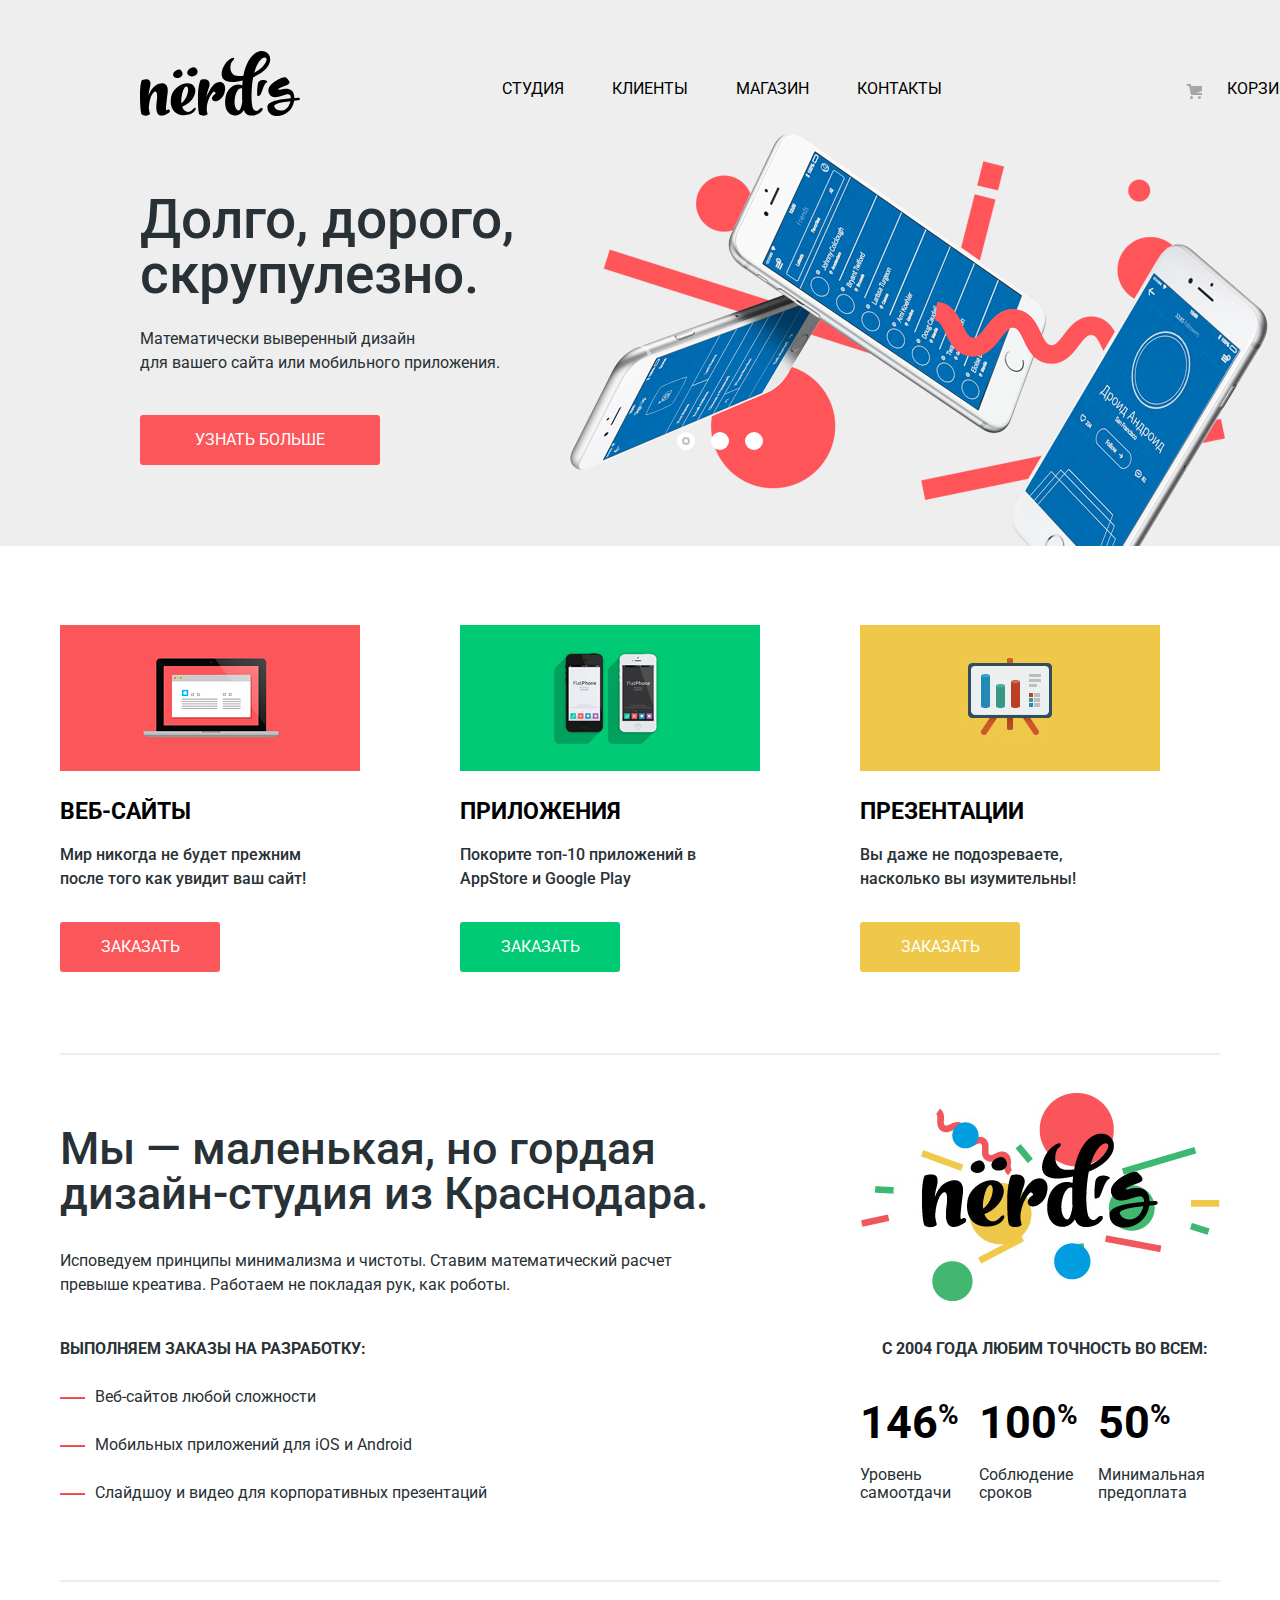
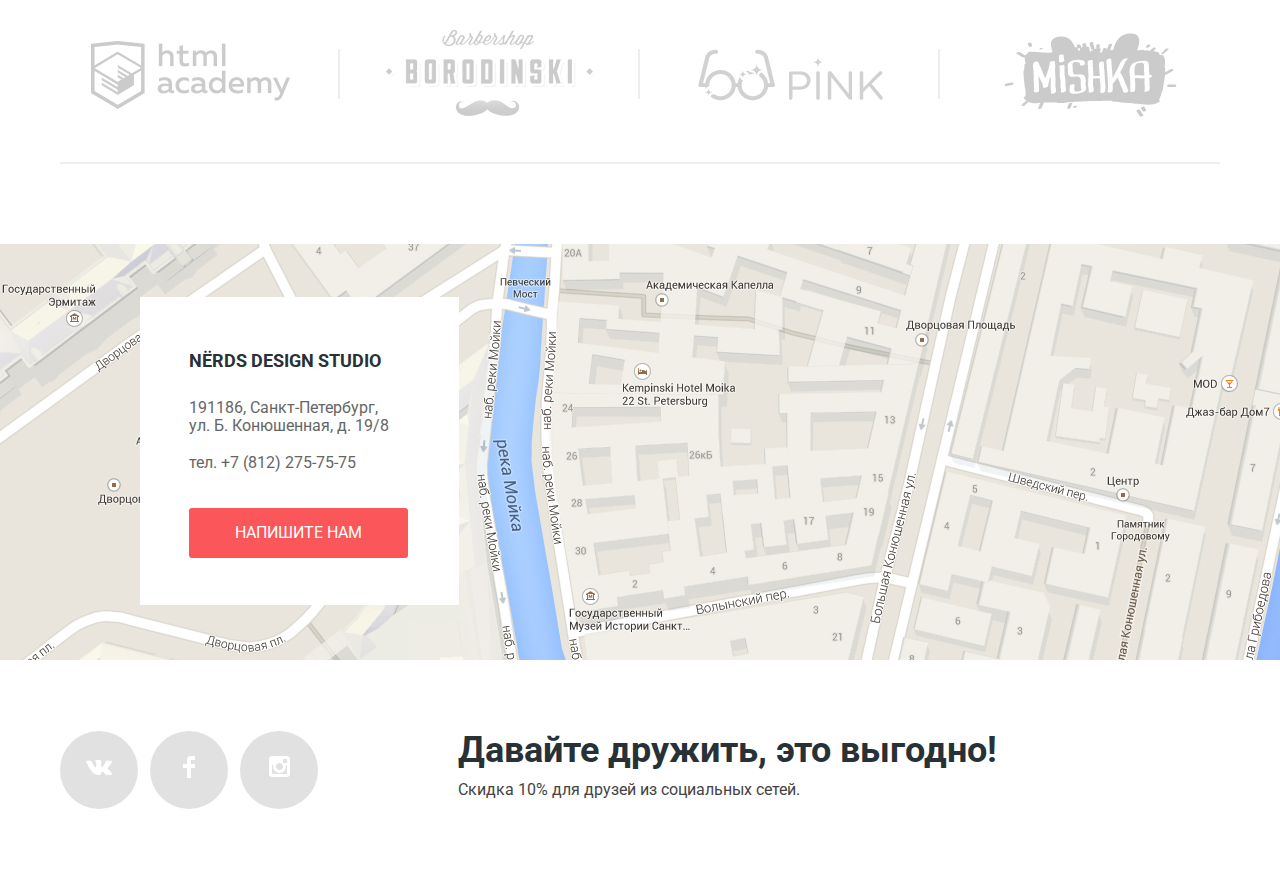
==== index.html @ 8f1d5cd4 "Главная страница: html, css, js" ====
<!DOCTYPE html>
<html lang="ru">
    <head>
        <meta charset="utf-8">
        <title>Дизайн-студия «Nerd's»</title>
        <link href="https://fonts.googleapis.com/css?family=Roboto:400,700&display=swap&subset=cyrillic" rel="stylesheet">
        <link href="css/normalize.css" rel="stylesheet">
        <link href="css/style.css" rel="stylesheet">
    </head>
    <body>
        <header class="main-header">
            <nav class="main-navigation">
                <a class="main-header-logo">
                    <img src="img/index-logo.svg" width="160" height="65" alt="Дизайн-студии «Nerd's»">
                </a>
                <ul class="site-navigation">
                    <li><a href="info.html">Студия</a></li>
                    <li><a href="client.html">Клиенты</a></li>
                    <li><a href="catalog.html">Магазин</a></li>
                    <li><a href="contacts.html">Контакты</a></li>
                </ul>
                <ul class="user-navigation">
                    <li><a class="basket" href="basket.html">Корзина</a></li>
                </ul>
            </nav>
        </header>
        <main>
            <h1 class="visually-hidden">Дизайн-студии «Nerd's»</h1>
            <section class="slider">
                <h2 class="visually-hidden">Преимущества</h2>
                <input class="visually-hidden" type="radio" id="product-1" name="toggle" checked>
                <input class="visually-hidden" type="radio" id="product-2" name="toggle">
                <input class="visually-hidden" type="radio" id="product-3" name="toggle">
                <div class="slider-controls">
                    <label class="slider-controls-item slider-controls-item--1" for="product-1">Первый</label>
                    <label class="slider-controls-item slider-controls-item--2" for="product-2">Второй</label>
                    <label class="slider-controls-item slider-controls-item--3" for="product-3">Третий</label>
                </div>
                <ul class="slider-list">
                    <li class="slider-item">
                        <h3>Долго, дорого,<br> скрупулезно.</h3>
                        <p>Математически выверенный дизайн<br> для вашего сайта или мобильного приложения.</p>
                        <a class="slider-item-button button" href="#">Узнать больше</a>
                    </li>
                    <li class="slider-item">
                        <h3>Любим математику как никто другой</h3>
                        <p>Никакого креатива, только математические формулы для расчета идеальных пропорций.</p>
                        <a class="slider-item-button button" href="#">Узнать больше</a>
                    </li>
                    <li class="slider-item">
                        <h3>Только ночь,<br> только хардкор</h3>
                        <p>Работать днем, как все? Мы против этого.<br> Ближе к полуночи работа только начинается.</p>
                        <a class="slider-item-button button" href="#">Узнать больше</a>
                    </li>
                </ul>
            </section>
            <section class="features container">
                <h2 class="visually-hidden">Услуги</h2>
                <ul class="features-list">
                    <li class="feature-item">
                        <h3>Веб-сайты</h3>
                        <p>Мир никогда не будет прежним после того как увидит ваш сайт!</p>
                        <a class="feature-btn red-btn" href="#">Заказать</a>
                    </li>
                    <li class="feature-item">
                        <h3>Приложения</h3>
                        <p>Покорите топ-10 приложений в AppStore и Google Play</p>
                        <a class="feature-btn green-btn" href="#">Заказать</a>
                    <li class="feature-item">
                        <h3>Презентации</h3>
                        <p>Вы даже не подозреваете, насколько вы изумительны!</p>
                        <a class="feature-btn yellow-btn" href="#">Заказать</a>
                    </li>
                </ul>
            </section>
            <section class="studio">
                <div class="studio-wrap">
                    <p class="studio-text">Мы — маленькая, но гордая дизайн-студия из Краснодара.</p>
                    <p class="studio-desk">Исповедуем принципы минимализма и чистоты. Ставим математический расчет превыше креатива. Работаем не покладая рук, как роботы.</p>
                    <h2 class="studio-title">Выполняем заказы на разработку:</h2>
                    <ul class="studio-list">
                        <li class="studio-item">
                            <p>Веб-сайтов любой сложности</p>
                        </li>
                        <li class="studio-item">
                            <p>Мобильных приложений для iOS и Android</p>
                        </li>
                        <li class="studio-item">
                            <p>Слайдшоу и видео для корпоративных презентаций</p>
                        </li>
                    </ul>
                </div>
                <div class="studio-stat">
                    <p class="studio-stat-text">с 2004 года Любим точность во всем:</p>
                    <ul class="studio-stat-list">
                        <li class="studio-stat-item">
                            <p class="percent">146<sup>%</sup></p>
                            <p>Уровень самоотдачи</p>
                        </li>
                        <li class="studio-stat-item">
                            <p class="percent">100<sup>%</sup></p>
                            <p>Соблюдение сроков</p>
                        </li>
                        <li class="studio-stat-item">
                            <p class="percent">50<sup>%</sup></p>
                            <p>Минимальная предоплата</p>
                        </li>
                    </ul>
                </div>
            </section>
            <section class="clients container">
                <h2 class="visually-hidden">Клиенты</h2>
                <ul class="clients-list">
                    <li class="clients-item">
                        <a href="https://htmlacademy.ru/intensive/htmlcss"><img src="img/logo-htmlacademy.png" width="210" height="90" alt="Интерактивные онлайн-курсы «HTML Academy»"></a>
                    </li>
                    <li class="clients-item">
                        <a href="#"><img src="img/logo-borodinski.png" width="210" height="90" alt="Барбершопп «Бородинский»"></a>
                    </li>
                    <li class="clients-item">
                        <a href="#"><img src="img/logo-pink.png" width="210" height="90" alt="Мобильное приложение «Pink»"></a>
                    </li>
                    <li class="clients-item">
                        <a href="#"><img src="img/logo-mishka.png" width="210" height="90" alt="Интернет-магазин «Mishka»"></a>
                    </li>
                </ul>
            </section>
            <section class="contacts">
                <h2 class="visually-hidden">Контактная информация</h2>
                <div class="map container">
                    <iframe src="https://www.google.com/maps/embed?pb=!1m18!1m12!1m3!1d1998.6037872533277!2d30.320858716096975!3d59.93871648187614!2m3!1f0!2f0!3f0!3m2!1i1024!2i768!4f13.1!3m3!1m2!1s0x4696310fca145cc1%3A0x42b32648d8238007!2z0JHQvtC70YzRiNCw0Y8g0JrQvtC90Y7RiNC10L3QvdCw0Y8g0YPQuy4sIDE5LzgsINCh0LDQvdC60YIt0J_QtdGC0LXRgNCx0YPRgNCzLCAxOTExODY!5e0!3m2!1sru!2sru!4v1557741970959!5m2!1sru!2sru" width="1440" height="416" style="border-style: none;" ></iframe>
                    <div class="popup">
                        <h3>NЁRDS DESIGN STUDIO</h3>
                        <p>191186, Санкт-Петербург,<br>ул. Б. Конюшенная, д. 19/8
                        </p>
                        <p>
                            тел. +7 (812) 275-75-75
                        </p>
                        <a class="button popup-btn" href="contacts.html">Напишите нам</a>
                    </div>
                </div>
            </section>
        </main>
        <footer class="main-footer container">
            <div class="footer-social">
                <ul class="footer-social-list">
                    <li class="footer-social-btn">
                        <a href="#" title="Вконтакте">                        
                            <svg xmlns="http://www.w3.org/2000/svg" width="26" height="15" viewBox="0 0 26 15">
                                <path fill="#FFF" d="M16.138 11.51c.956-.309 2.18 2.04 3.483 2.939.978.681 1.727.534 1.727.534l3.473-.05s1.815-.112.957-1.554c-.071-.12-.503-1.069-2.585-3.022-2.177-2.043-1.882-1.712.739-5.244 1.597-2.153 2.236-3.468 2.036-4.028-.192-.539-1.365-.399-1.365-.399L20.69.713c-.381.001-.704.119-.851.515-.003.004-.621 1.666-1.445 3.079-1.741 2.989-2.436 3.148-2.724 2.961-.661-.433-.494-1.737-.494-2.664 0-2.897.432-4.105-.846-4.417-.427-.104-.739-.172-1.828-.182-1.392-.021-2.574 0-3.244.329-.445.223-.786.712-.579.74.26.035.843.16 1.155.586.401.552.389 1.789.389 1.789s.229 3.411-.54 3.834c-.528.29-1.25-.302-2.803-3.016-.793-1.388-1.392-2.922-1.392-2.922s-.116-.285-.326-.441c-.25-.185-.6-.244-.6-.244L.848.684S.29.7.085.946c-.182.218-.015.668-.015.668s2.909 6.881 6.203 10.347c3.02 3.182 6.452 2.971 6.452 2.971h1.555s.469-.054.709-.312c.224-.24.214-.691.214-.691s-.031-2.109.935-2.419z"/>
                            </svg>  
                        </a>
                    </li>
                    <li class="footer-social-btn">
                        <a href="#" title="Фейсбук">
                            <svg xmlns="http://www.w3.org/2000/svg" width="12" height="22" viewBox="0 0 12 22">
                                <path fill="#FFF" d="M12 4V0H8a4 4 0 0 0-4 4v4H0v4h4v10h4V12h4V8H8V4h4z"/>
                            </svg>
                        </a>
                    </li>
                    <li class="footer-social-btn">
                        <a href="#" title="Инстаграм">
                            <svg xmlns="http://www.w3.org/2000/svg" width="21" height="21" viewBox="0 0 21 21">
                                <path fill="#FFF" d="M18 0H3C1.35 0 0 1.35 0 3v15c0 1.65 1.35 3 3 3h15c1.65 0 3-1.35 3-3V3c0-1.65-1.35-3-3-3zm-7.5 7c1.93 0 3.5 1.57 3.5 3.5S12.43 14 10.5 14 7 12.43 7 10.5 8.57 7 10.5 7zM18 18H3V9h1.181A6.504 6.504 0 0 0 4 10.5a6.5 6.5 0 1 0 13 0 6.45 6.45 0 0 0-.181-1.5H18v9zm0-11h-4V3h4v4z"/>
                            </svg>
                        </a>
                    </li>
                </ul>
            </div>
            <div class="offer">
                <p class="offer-title">Давайте дружить, это выгодно!</p>  
                <p class="offer-desc">Скидка 10% для друзей из социальных сетей.</p>
            </div>    
        </footer> 
        <section class="modal modal-feedback">
            <h2>Напишите нам</h2>
            <form class="feedback-form" action="https://echo.htmlacademy.ru" method="post">
                <fieldset class="feedback-item">
                    <label for="user-name">Ваше имя:</label>
                    <input class="feedback-name" id="user-name" type="text" name="name" placeholder="Имя Фамилия">
                </fieldset>
                <fieldset class="feedback-item">
                    <label for="user-email">Ваш e-mail:</label>
                    <input class="feedback-email" id="user-email" type="email" name="email" placeholder="email@example.com">
                </fieldset>
                <fieldset class="feedback-item">
                    <label for="feedback-text">Текст письма:</label>
                    <textarea id="feedback-text" name="text" placeholder="В свободной форме"></textarea>
                </fieldset>
                <button class="button modal-btn" type="submit">Отправить</button>
            </form>
            <button class="modal-close" type="button">Закрыть</button>
        </section>
        <script src="js/script.js"></script>
    </body>
</html>
---- css/style.css ----
body {
    min-width: 1200px;
    margin: 0;
    padding: 0;
    font-family: "Roboto", Arial, sans-serif;
    font-size: 16px;
    line-height: 24px;
    font-weight: 400;
    color: #283136;
    text-transform: none;
    text-align: center;
    background-color: #ffffff;
    background-position: top center;
}

a {
    text-decoration: none;
    cursor: pointer;
}

img {
    max-width: 100%;
    height: auto;
}

.visually-hidden:not(:focus):not(:active),
input[type="checkbox"].visually-hidden,
input[type="radio"].visually-hidden {
    position: absolute;
    width: 1px;
    height: 1px;
    margin: -1px;
    border: 0;
    padding: 0;
    white-space: nowrap;
    -webkit-clip-path: inset(100%);
            clip-path: inset(100%);
    clip: rect(0 0 0 0);
    overflow: hidden;
}

.main-header {
    box-sizing: border-box;
    display: flex;
    justify-content: center;
    width: 1440px;
    margin: 0 auto;
    background-color: #eeeeee;
}

.main-navigation {
    display: flex;
    align-items: center;
    justify-content: space-between;
    flex-wrap: wrap;
    width: 1160px;
    padding-top: 50px;
    color: #000000;
    text-transform: uppercase; 
}

.main-header-logo {
    height: 65px;
}

.main-header-logo:hover {
	opacity: 0.8;
}

.main-header-logo:active {
	opacity: 0.3;
}

.site-navigation {
    display: flex;
    justify-content: space-between;
    flex-wrap: wrap;
    width: 440px; 
    padding-top: 11px;
    list-style: none;
    color: #000000;
    text-transform: uppercase;
}

.site-navigation a,
.user-navigation a {
    color: #000000;
}

.site-navigation a:hover,
.user-navigation a:hover {
    color: #fb565a;
}

.site-navigation a:active,
.user-navigation a:active {
    color: #000000;
    opacity: 0.3;
}

.site-navigation .current {
    border-bottom: 2px solid #fb565a;
    padding-bottom: 10px;
}

.user-navigation {
    display: flex;
    justify-content: flex-end;
    max-width: 140px;
    margin: 0;
    margin-left: 124px;
    padding: 0;
    padding-top: 10px;
    list-style: none;
}

.user-navigation .basket {
    position: relative;
}
  
.basket::before {
    content: "";
    position: absolute;
    top: 5px;
    left: -40px;
    width: 16px;
    height: 18px;
    background-image: url("../img/cart-icon.svg");
    background-repeat: no-repeat;
    background-position: 0 0;
}

.container {
    box-sizing: border-box;
    width: 1200px;
    margin: 0 auto;
    padding: 0 20px;
}

.slider {
    box-sizing: border-box;
    position: relative;
    width: 1440px;
    margin: 0 auto;
    padding: 0 140px;
    background-color: #eeeeee;
}
  
.slider-controls {
    position: absolute;
    left: 50%;
    bottom: 104px;
    z-index: 100;
    width: 160px;
    height: 18px;
    font-size: 0;
    text-align: center;
    transform: translateX(-50%);
}
  
.slider-controls label {
    position: relative;
    display: inline-block;
    width: 18px;
    height: 18px;
    padding: 8px;
    border-radius: 50%;
    cursor: pointer;
}
  
.slider-controls label::after {
    content: "";
    position: absolute;
    top: 8px;
    left: 8px;
    z-index: 1;
    width: 18px;
    height: 18px;
    background: #ffffff;
    border-radius: 50%;
}
  
.slider-list {
    margin: 0;
    padding: 0;
    list-style: none;
}
  
.slider-item {
    display: none;
    padding: 70px 0 81px 0;
}
  
.slider-item:nth-child(1) {
    background-image: url("../img/slide1.png");
    background-repeat: no-repeat;
    background-position: 93% 16px;
}
  
.slider-item:nth-child(2) {
    background-image: url("../img/slide2.png");
    background-repeat: no-repeat;
    background-position: 100% 0px;
}
  
.slider-item:nth-child(3) {
    background-image: url("../img/slide3.png");
    background-repeat: no-repeat;
    background-position: 100% 17px;
}

#product-1:checked ~ .slider-list .slider-item:nth-child(1) {
    display: block;
}
  
#product-2:checked ~ .slider-list .slider-item:nth-child(2) {
    display: block;
}
  
#product-3:checked ~ .slider-list .slider-item:nth-child(3) {
    display: block;
}
  
#product-1:checked ~ .slider-controls .slider-controls-item--1::before,
#product-2:checked ~ .slider-controls .slider-controls-item--2::before,
#product-3:checked ~ .slider-controls .slider-controls-item--3::before {
    content: "";
    position: absolute;
    left: 50%;
    top: 50%;
    z-index: 2;
    width: 4px;
    height: 4px;
    margin: -4px;
    background-color: inherit;
    border: 2px solid #c1c1c1;
    border-radius: 50%;
}
  
.slider-item h3 {
    max-width: 600px;
    margin: 0;
    margin-bottom: 25px;
    padding-top: 5px;
    font-size: 55px;
    line-height: 55px;
    font-weight: 500;
    text-align: left;
}
  
.slider-item p {
    max-width: 430px;
    margin: 0;
    margin-bottom: 40px;
    text-align: left;
}
  
.button {
    display: block;
    width: 240px;
    padding: 16px 0;
    font-size: 16px;
    line-height: 18px;
    color: #ffffff;
    text-transform: uppercase;
    text-align: center;
    text-decoration: none;
    background-color: #fb565a;
    border-radius: 3px;
    border: none;
}
  
.button:hover,
.button:focus,
.red-btn:hover,
.red-btn:focus,
.popup .button:hover,
.popup .button:focus {
    background-color: #e74246;
}
  
.button:active,
.red-btn:active,
.popup .button:active {
    background-color: #d7373b;
    color: rgba(255, 255, 255, 0.3);
    box-shadow: 0 3px rgba(0, 0, 0, 0.1) inset;
}

.features-list {
    box-sizing: border-box;
    display: flex;
    justify-content: space-between;
    flex-wrap: wrap;
    padding-top: 63px;
    padding-left: 0;
    padding-inline-start: 0;
    width: 1105px; 
    list-style: none;
    color: #000000;
    text-transform: uppercase;
}

.feature-item {
    width: 300px;
    text-align: left;
}

.feature-item h3 {
    margin: 0;
    margin-top: 172px;
    font-size: 23px;
    line-height: 30px;
    font-weight: 700;
}

.feature-item p {
    margin-bottom: 31px;
    padding-right: 30px;
    font-size: 16px;
    line-height: 24px;
    font-weight: 500;
    color: #283136;
    text-transform: none;
}

.feature-btn {
    display: block;
    width: 160px;
    margin-bottom: 65px;
    padding: 16px 0;
    font-size: 16px;
    line-height: 18px;
    color: #ffffff;
    text-transform: uppercase;
    text-align: center;
    text-decoration: none;
    background-color: #fb565a;
    border-radius: 3px;
    border: none;
}

.green-btn {
    background-color: #00ca74;
}

.yellow-btn {
    background-color: #efc84a;
}

.green-btn:hover,
.green-btn:focus {
    background-color: #00bc6c;
}
  
.green-btn:active {
    background-color: #00aa62;
    color: rgba(255, 255, 255, 0.3);
    box-shadow: 0 3px rgba(0, 0, 0, 0.1) inset;
}

.yellow-btn:hover,
.yellow-btn:focus {
    background-color: #eab534;
}
  
.yellow-btn:active {
    background-color: #e5a722;
    color: rgba(255, 255, 255, 0.3);
    box-shadow: 0 3px rgba(0, 0, 0, 0.1) inset;
}

.feature-item:nth-child(1) {
    background-image: url("../img/illustration-1.png");
    background-repeat: no-repeat;
}

.feature-item:nth-child(2) {
    background-image: url("../img/illustration-2.png");
    background-repeat: no-repeat;
}

.feature-item:nth-child(3) { margin-right: 5px;
    background-image: url("../img/illustration-3.png");
    background-repeat: no-repeat;
}

.studio {
    display: flex;
    justify-content: space-between;
    width: 1160px;
    margin: 0 auto;
    padding-top: 26px;
    padding-bottom: 46px;
    text-align: left;
    border-top: 2px solid #eeeeee;
    border-bottom: 2px solid #eeeeee;
}

.studio-wrap {
    display: flex;
    flex-direction: column;
    max-width: 660px;
    margin: 0;
}

.studio-text {
    max-width: 660px;
    margin-bottom: 17px;
    font-size: 45px;
    line-height: 45px;
    font-weight: 500;
}

.studio-desk {
    max-width: 660px;
    margin-bottom: 27px;
    font-size: 16px;
    line-height: 24px;
    font-weight: 400;
}

.studio-title {
    margin-bottom: 0;
    font-size: 16px;
    line-height: 24px;
    font-weight: 700;
    text-transform: uppercase;
}

.studio-list {
    margin: 0;
    padding: 8px 0 0 35px;
    list-style: none;
    font-size: 16px;
    line-height: 24px;
    font-weight: 400;
    color: #283136;
    text-transform: none;
}

.studio-item p {
    position: relative;
    padding-bottom: 8px;
}

.studio-item p::after {
    content: "";
    position: absolute;
    bottom: 18px;
    left: -35px;
    width: 25px;
    height: 2px;
    background-color: #fb565a;
    box-shadow: 0 -1px rgba(0, 0, 0, 0.12) inset;
}

.studio-stat {
    display: flex;
    flex-direction: column;
    max-width: 380px;
    margin-top: 240px;
}

.studio-stat-text {
    position: relative;
    margin-bottom: 12px;
    padding-right: 12px;
    font-size: 16px;
    line-height: 24px;
    font-weight: 700;
    text-transform: uppercase;
    text-align: right;
}

.studio-stat-list {
    display: flex;
    margin-top: 0;
    padding-left: 20px;
    list-style: none;
    font-size: 16px;
    line-height: 18px;
    font-weight: 400;
    color: #283136;
    text-transform: none;
}

.percent {
    margin-bottom: 37px; 
    font-size: 45px;
    line-height: 10px;
    font-weight: 700;
    color: #000000;
}

.percent sup {
    font-size: 28px;
}

.studio-stat-item {
    padding-right: 20px;
}

.studio-stat-text::after {
    content: "";
    position: absolute;
    top: -244px;
    left: 20px;
    width: 360px;
    height: 208px;
    background-image: url("../img/nerds-illustration.png");
    background-repeat: no-repeat;
    background-position: 0 0;
}

.clients {
    position: relative;
    display: flex;
    align-items: center;
    justify-content: flex-start;
    flex-wrap: wrap;
    width: 1160px;
    min-height: 182px;
    padding: 0;
    padding-top: 12px;
    margin-bottom: 80px;
    border-bottom: 2px solid #eeeeee;
}

.clients-list {
    display: flex;
    align-items: center;
    justify-content: space-between;
    flex-wrap: wrap;
    margin: 0;
    padding: 0;
    list-style: none;
}

.clients-item {
    position: relative;
    width: 260px;
    margin: 0;
    padding: 0;
}

.clients-item a {
    opacity: 0.2;
}

.clients-item a:hover,
.clients-item a:focus {
    opacity: 1;
}

.clients-item a:active {
    opacity: 0.1;
}

.clients-item:not(:last-child) {
    margin-right: 40px;
}

.clients-item:not(:last-child)::before {
    content: "";
    position: absolute;
    bottom: 28px;
    left: 278px;
    width: 2px;
    height: 50px;
    background-color: #eeeeee;
}

.map {
    position: relative;
    width: 1440px;
    height: 416px;
    padding: 0;
    background-image: url(../img/map.jpg);
    background-position: 50% 50%;
    background-repeat: no-repeat;
}

/* .map::after {
    content: "";
    position: absolute;
    top: 89px;
    right: 390px;
    width: 231px;
    height: 190px;
    background-image: url("../img/map-marker.png");
    background-repeat: no-repeat;
    background-position: 0 0;
} */

.popup {
    box-sizing: border-box;
    display: flex;
    flex-direction: column;
    position: absolute;
    bottom: 55px;
    left: 140px;
    width: 319px;
    height: 308px;
    padding: 49px;
    text-align: left;
    background-color: #ffffff;  
}

.popup h3 {
    margin: 0;
    margin-bottom: 23px;
    font-size: 18px;
    line-height: 30px;
    font-weight: 700;
}

.popup p {
    margin: 0;
    margin-bottom: 19px;
    font-size: 16px;
    line-height: 18px;
    font-weight: 400;
    color: #666666;
}

.popup .button {
    display: block;
    width: 219px;
    margin-top: 17px;
    padding: 16px 0;
    font-size: 16px;
    line-height: 18px;
    color: #ffffff;
    text-transform: uppercase;
    text-align: center;
    text-decoration: none;
    background-color: #fb565a;
    border-radius: 3px;
    border: none;
}

.main-footer {
    display: flex;
    flex-wrap: wrap;
    min-height: 217px;
    margin: 0 auto;
    padding: 0;
    padding-left: 20px;
}

.footer-social-list {
    display: flex;
    flex-wrap: wrap;
    margin-right: 128px;
    padding-top: 55px;
    padding-left: 38px;
    list-style: none;
    padding-inline-start: 0;
}

.footer-social-btn {
    display: flex;
  	align-items: center;
  	justify-content: center;
 	width: 78px;
    height: 78px;
    margin-right: 12px; 
    background-color: #e1e1e1;
    border-radius: 50%;
}

.footer-social-btn:hover,
.footer-social-btn:focus {
    background-color: #e74246;
}

.footer-social-btn:active {
    background-color: #d7373b;
    box-shadow: 0 3px rgba(0, 0, 0, 0.1) inset;
}

.footer-social-btn:active path {
    opacity: 0.3;
}

.offer-title {
    margin-bottom: 0;
    font-size: 36px;
    line-height: 36px;
    font-weight: 700;
}

.offer-desc {
    margin-top: 11px;
    font-size: 16px;
    line-height: 22px;
    font-weight: 400;
    color: #444444;
    text-align: left;
}

.offer {
    display: flex;
    flex-direction: column;
    flex-wrap: wrap;
    max-width: 780px;
    margin-top: 36px;
}

@keyframes bounce {
    0% {
      transform: translateY(-2000px);
    }
    70% {
      transform: translateY(30px);
    }
    90% {
      transform: translateY(-10px);
    }
    100% {
      transform: translateY(0);
    }
  }

@keyframes shake {
    0%,
    100% {
      transform: translateX(0);
    }
    10%,
    30%,
    50%,
    70%,
    90% {
      transform: translateX(-10px);
    }
    20%,
    40%,
    60%,
    80% {
      transform: translateX(10px);
    }
}

.modal {
    display: none;
    position: fixed;
    color: #000000;
    background-color: #ffffff;
    background-position: 0 0;
    box-shadow: 0 20px 40px rgba(0, 0, 0, 0.75);
}

.modal-show {
    display: block;
    animation: bounce 0.6s;
}

.modal-error {
    animation: shake 0.6s;
}
  
.modal-feedback {
    box-sizing: border-box;
    top: 138px;
    left: 49.1%;
    width: 960px;
    min-height: 590px;
    margin-left: -464px;
    padding: 30px 100px 84px 100px;
    text-align: left;
}

.feedback-form {
	display: flex;
    justify-content: space-between;
    flex-wrap: wrap;
}

.feedback-item {
    padding: 0;
    margin: 0;
    border: none;
}

.feedback-item label {
    display: block;
    margin-bottom: 5px;
	font-weight: 700;
}

.feedback-item input {
    width: 360px;
    min-height: 50px;
    margin-bottom: 31px;
}

.feedback-item textarea {
    width: 763px;
    min-height: 118px;
    margin-bottom: 43px;
    padding-top: 12px;
}

.modal-btn {
    box-sizing: border-box;
    width: 260px;
}

.modal-close {
    position: absolute;
    top: 78px;
    right: 90px; 
    width: 21px;
    height: 21px;
    font-size: 0;
    border: 0;
    cursor: pointer;
    background-image: url(../img/close-cross.png);
    background-repeat: no-repeat;
    background-color: transparent;
    opacity: 0.3;
 }

.modal-close:hover {
    opacity: 1;
}

.modal-close:active {
    opacity: 0.1;
}

.modal-feedback h2 {
    margin-bottom: 40px;
    font-size: 45px;
    font-weight: 400;
    line-height: 45px;
}

.feedback-form input[type="text"],
.feedback-form input[type="email"],
.feedback-form textarea {
    box-sizing: border-box;
    padding-left: 14px;
  	font-size: 16px;
	font-weight: 400;
  	line-height: 18px;
  	color: rgba(68, 68, 68, 0.5);
 	border: 2px solid #d7dcde;
}

.feedback-form input:focus,
.feedback-form textarea:focus {
  border-color: #000000;
  color: rgba(68, 68, 68, 1);
}

.feedback-form input:hover,
.feedback-form textarea:hover {
  border-color: #b4b9bb;
}
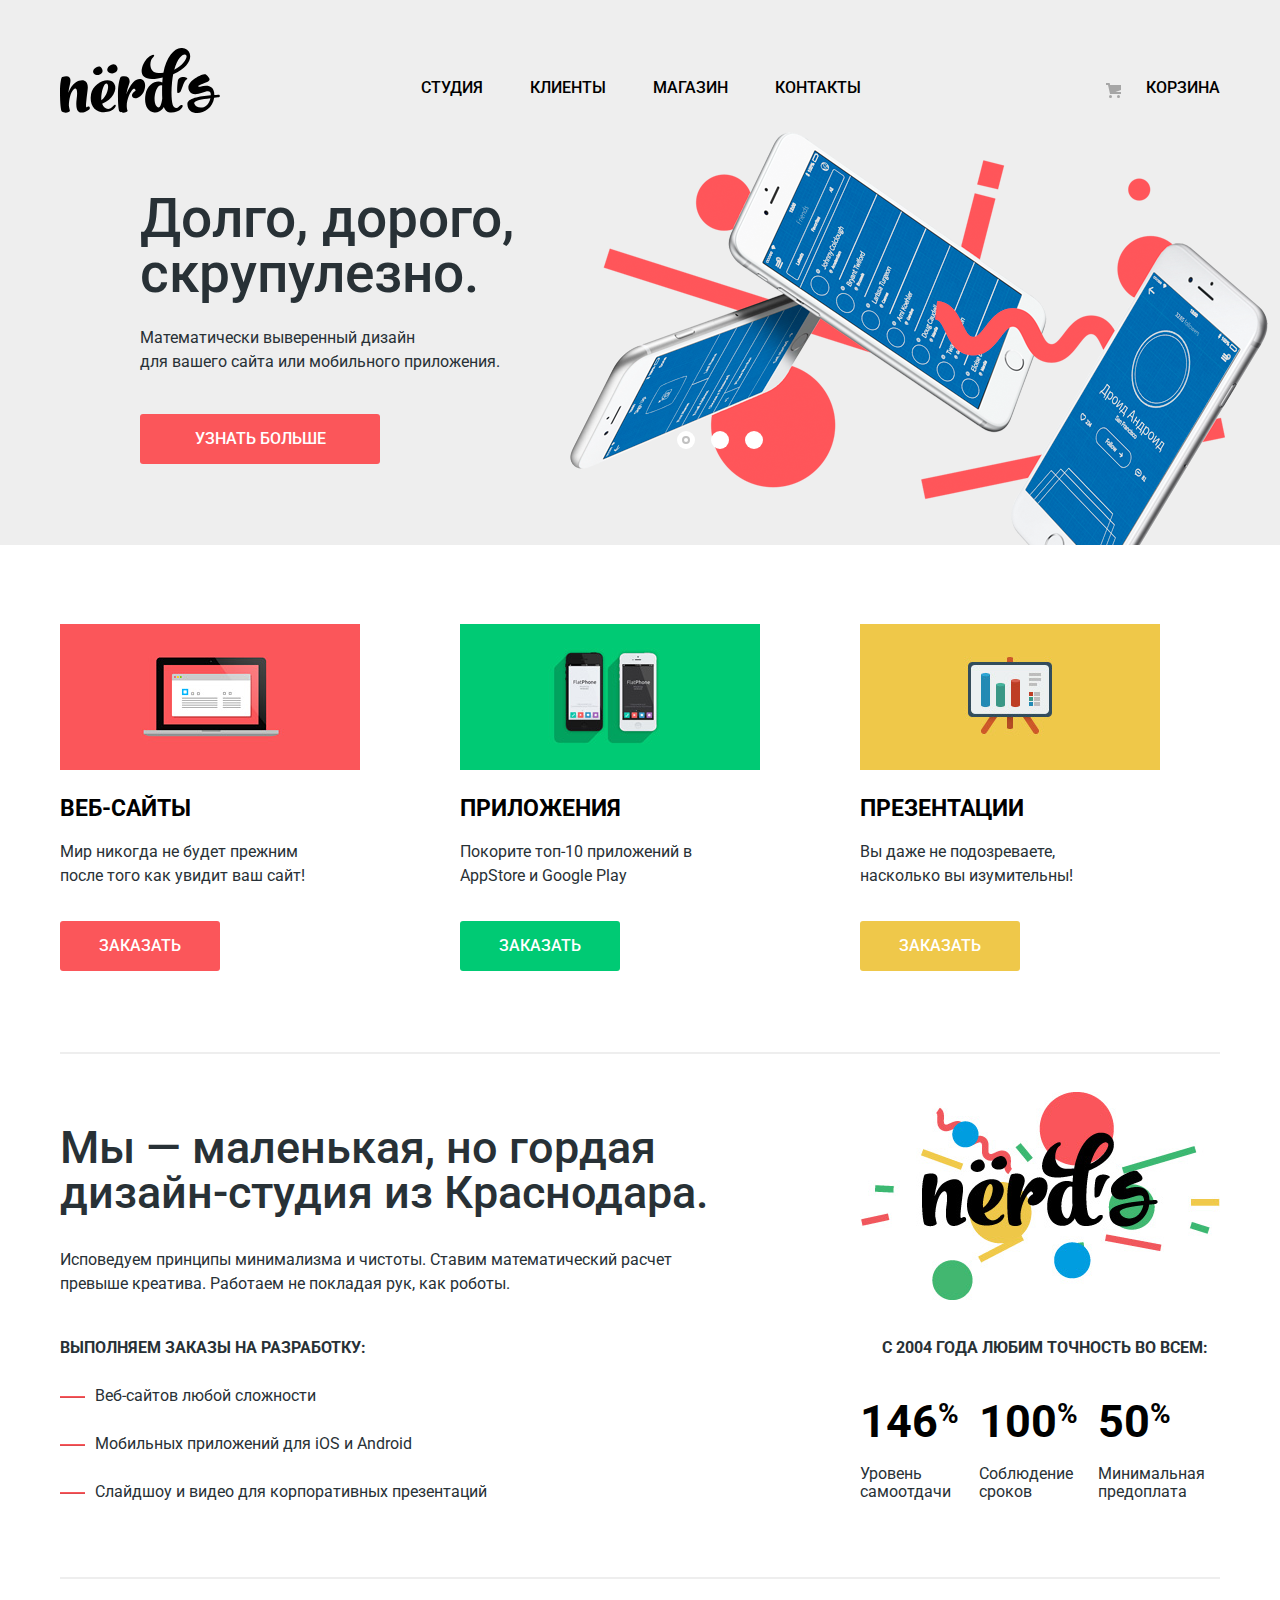
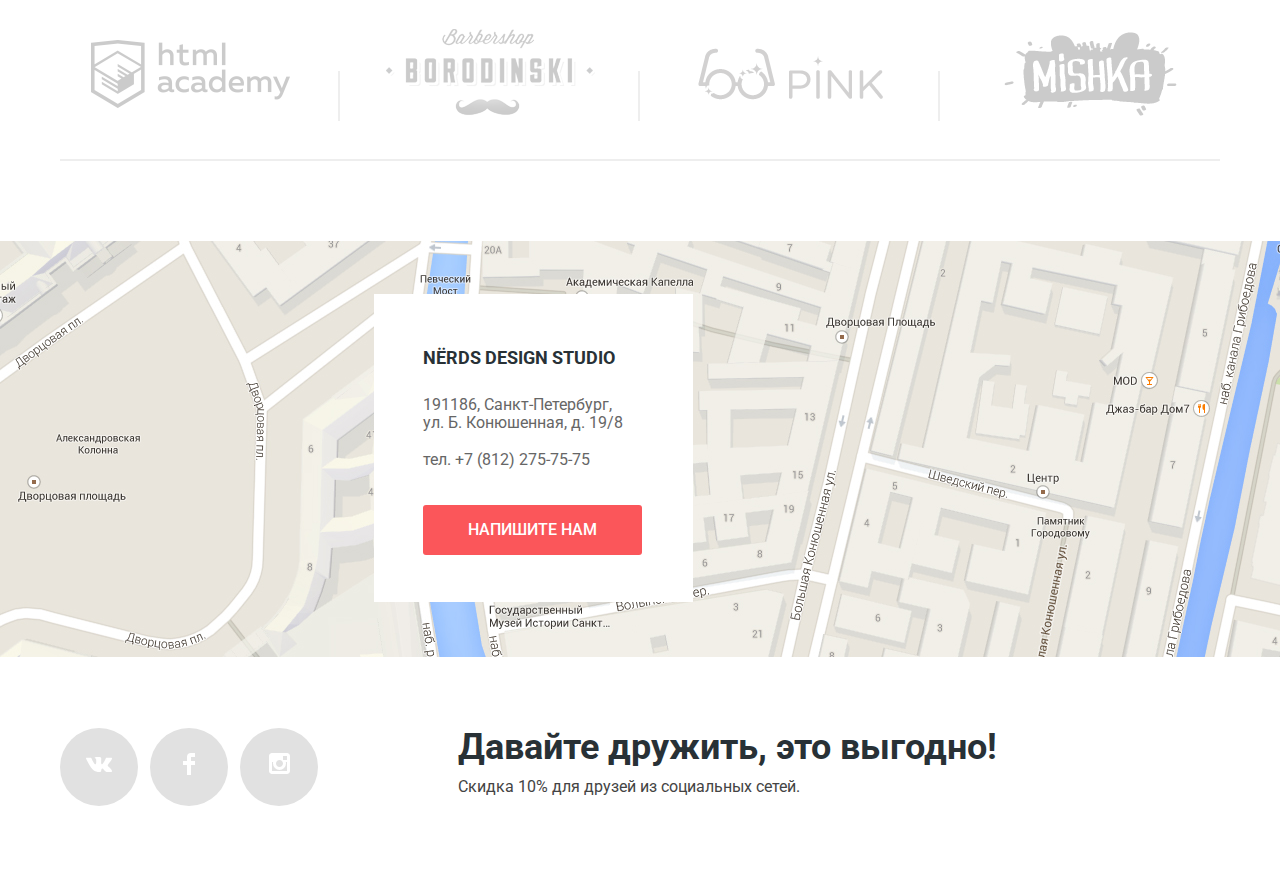
==== commit eb484f21: "Проверка кроссбраузерности" ====
--- a/index.html
+++ b/index.html
@@ -5,7 +5,7 @@
         <title>Дизайн-студия «Nerd's»</title>
         <link href="https://fonts.googleapis.com/css?family=Roboto:400,700&display=swap&subset=cyrillic" rel="stylesheet">
         <link href="css/normalize.css" rel="stylesheet">
-        <link href="css/style.css" rel="stylesheet">
+        <link href="css/style.min.css" rel="stylesheet">
     </head>
     <body>
         <header class="main-header">
@@ -26,7 +26,7 @@
         </header>
         <main>
             <h1 class="visually-hidden">Дизайн-студии «Nerd's»</h1>
-            <section class="slider">
+            <div class="slider-wrap"><section class="slider">
                 <h2 class="visually-hidden">Преимущества</h2>
                 <input class="visually-hidden" type="radio" id="product-1" name="toggle" checked>
                 <input class="visually-hidden" type="radio" id="product-2" name="toggle">
@@ -53,23 +53,23 @@
                         <a class="slider-item-button button" href="#">Узнать больше</a>
                     </li>
                 </ul>
-            </section>
+            </section></div>
             <section class="features container">
                 <h2 class="visually-hidden">Услуги</h2>
                 <ul class="features-list">
                     <li class="feature-item">
                         <h3>Веб-сайты</h3>
                         <p>Мир никогда не будет прежним после того как увидит ваш сайт!</p>
-                        <a class="feature-btn red-btn" href="#">Заказать</a>
+                        <a class="button feature-btn red-btn" href="#">Заказать</a>
                     </li>
                     <li class="feature-item">
                         <h3>Приложения</h3>
                         <p>Покорите топ-10 приложений в AppStore и Google Play</p>
-                        <a class="feature-btn green-btn" href="#">Заказать</a>
+                        <a class="button feature-btn green-btn" href="#">Заказать</a>
                     <li class="feature-item">
                         <h3>Презентации</h3>
                         <p>Вы даже не подозреваете, насколько вы изумительны!</p>
-                        <a class="feature-btn yellow-btn" href="#">Заказать</a>
+                        <a class="button feature-btn yellow-btn" href="#">Заказать</a>
                     </li>
                 </ul>
             </section>
@@ -131,11 +131,8 @@
                     <iframe src="https://www.google.com/maps/embed?pb=!1m18!1m12!1m3!1d1998.6037872533277!2d30.320858716096975!3d59.93871648187614!2m3!1f0!2f0!3f0!3m2!1i1024!2i768!4f13.1!3m3!1m2!1s0x4696310fca145cc1%3A0x42b32648d8238007!2z0JHQvtC70YzRiNCw0Y8g0JrQvtC90Y7RiNC10L3QvdCw0Y8g0YPQuy4sIDE5LzgsINCh0LDQvdC60YIt0J_QtdGC0LXRgNCx0YPRgNCzLCAxOTExODY!5e0!3m2!1sru!2sru!4v1557741970959!5m2!1sru!2sru" width="1440" height="416" style="border-style: none;" ></iframe>
                     <div class="popup">
                         <h3>NЁRDS DESIGN STUDIO</h3>
-                        <p>191186, Санкт-Петербург,<br>ул. Б. Конюшенная, д. 19/8
-                        </p>
-                        <p>
-                            тел. +7 (812) 275-75-75
-                        </p>
+                        <p>191186, Санкт-Петербург,<br>ул. Б. Конюшенная, д. 19/8</p>
+                        <p>тел. +7 (812) 275-75-75</p>
                         <a class="button popup-btn" href="contacts.html">Напишите нам</a>
                     </div>
                 </div>
@@ -191,6 +188,6 @@
             </form>
             <button class="modal-close" type="button">Закрыть</button>
         </section>
-        <script src="js/script.js"></script>
+        <script src="js/script.min.js"></script>
     </body>
 </html>--- a/css/style.min.css
+++ b/css/style.min.css
@@ -0,0 +1 @@
+@-webkit-keyframes bounce{0%{-webkit-transform:translateY(-2000px);transform:translateY(-2000px)}to{-webkit-transform:translateY(0);transform:translateY(0)}}@keyframes bounce{0%{-webkit-transform:translateY(-2000px);transform:translateY(-2000px)}to{-webkit-transform:translateY(0);transform:translateY(0)}}@-webkit-keyframes shake{0%,to{-webkit-transform:translateX(0);transform:translateX(0)}10%,30%,50%,70%,90%{-webkit-transform:translateX(-10px);transform:translateX(-10px)}20%,40%,60%,80%{-webkit-transform:translateX(10px);transform:translateX(10px)}}@keyframes shake{0%,to{-webkit-transform:translateX(0);transform:translateX(0)}10%,30%,50%,70%,90%{-webkit-transform:translateX(-10px);transform:translateX(-10px)}20%,40%,60%,80%{-webkit-transform:translateX(10px);transform:translateX(10px)}}body{min-width:1200px;margin:0;padding:0;font-family:"Roboto",Arial,sans-serif;font-size:16px;line-height:24px;font-weight:400;color:#283136;text-transform:none;text-align:center;background-color:#fff;background-position:top center}a{text-decoration:none;cursor:pointer}img{max-width:100%;height:auto}.visually-hidden:not(:focus):not(:active),input[type=checkbox].visually-hidden,input[type=radio].visually-hidden{position:absolute;width:1px;height:1px;margin:-1px;border:0;padding:0;white-space:nowrap;-webkit-clip-path:inset(100%);clip-path:inset(100%);clip:rect(0 0 0 0);overflow:hidden}.container{-webkit-box-sizing:border-box;box-sizing:border-box;width:1200px;margin:0 auto;padding:0 20px}.main-header,.main-navigation{display:-webkit-box;display:-ms-flexbox;display:flex}.main-header{-webkit-box-sizing:border-box;box-sizing:border-box;margin:0 auto;background-color:#eee;-webkit-box-pack:center;-ms-flex-pack:center;justify-content:center;width:100%}.main-navigation{-webkit-box-align:center;-ms-flex-align:center;align-items:center;-webkit-box-pack:justify;-ms-flex-pack:justify;justify-content:space-between;-ms-flex-wrap:wrap;flex-wrap:wrap;width:1160px;padding-top:45px;font-weight:500;color:#000;text-transform:uppercase}.main-header-logo{height:65px}.main-header-logo:hover{opacity:.8}.footer-social-btn:active path,.main-header-logo:active{opacity:.3}.site-navigation,.user-navigation{display:-webkit-box;display:-ms-flexbox;display:flex;list-style:none}.site-navigation{-ms-flex-wrap:wrap;flex-wrap:wrap;width:440px;padding-top:15px;color:#000;text-transform:uppercase;-webkit-box-pack:justify;-ms-flex-pack:justify;justify-content:space-between}.site-navigation a,.user-navigation a{color:#000}.catalog-item-price a:hover,.site-navigation a:hover,.user-navigation a:hover{color:#fb565a}.catalog-item-price a:active,.site-navigation a:active,.user-navigation a:active{color:#000;opacity:.3}.site-navigation .current{border-bottom:2px solid #fb565a;padding-bottom:10px}.user-navigation{-webkit-box-pack:end;-ms-flex-pack:end;justify-content:flex-end;max-width:140px;margin:0 0 0 124px;padding:15px 0 0}.user-navigation .basket{position:relative}.basket::before{content:"";position:absolute;top:5px;left:-40px;width:16px;height:18px;background-image:url(../img/cart-icon.svg);background-repeat:no-repeat;background-position:0 0}.slider,.slider-wrap{width:100%;background-color:#eee}.slider{-webkit-box-sizing:border-box;box-sizing:border-box;position:relative;width:1440px;margin:0 auto;padding:0 140px}.slider-controls{position:absolute;left:50%;bottom:104px;z-index:100;width:160px;height:18px;font-size:0;text-align:center;-webkit-transform:translateX(-50%);-ms-transform:translateX(-50%);transform:translateX(-50%)}.slider-controls label{position:relative;display:inline-block;width:18px;height:18px;padding:8px;border-radius:50%;cursor:pointer}.slider-controls label::after{content:"";position:absolute;top:8px;left:8px;z-index:1;width:18px;height:18px;background:#fff;border-radius:50%}.slider-list{margin:0;padding:0;list-style:none}.slider-item{display:none;padding:70px 0 81px}.slider-item:nth-child(1){background-image:url(../img/slide1.png);background-repeat:no-repeat;background-position:93% 16px}.slider-item:nth-child(2),.slider-item:nth-child(3){background-image:url(../img/slide2.png);background-repeat:no-repeat;background-position:100% 0}.slider-item:nth-child(3){background-image:url(../img/slide3.png);background-position:100% 17px}#product-1:checked~.slider-list .slider-item:nth-child(1),#product-2:checked~.slider-list .slider-item:nth-child(2),#product-3:checked~.slider-list .slider-item:nth-child(3){display:block}#product-1:checked~.slider-controls .slider-controls-item--1::before,#product-2:checked~.slider-controls .slider-controls-item--2::before,#product-3:checked~.slider-controls .slider-controls-item--3::before{content:"";position:absolute;left:50%;top:50%;z-index:2;width:4px;height:4px;margin:-4px;background-color:inherit;border:2px solid #c1c1c1;border-radius:50%}.slider-item h3{max-width:600px;margin:0 0 25px;padding-top:5px;font-size:55px;line-height:55px;font-weight:500;text-align:left}.slider-item p{max-width:430px;margin:0 0 40px;text-align:left}.button{display:block;width:240px;padding:16px 0;font-size:16px;line-height:18px;font-weight:500;color:#fff;text-transform:uppercase;text-align:center;text-decoration:none;background-color:#fb565a;border-radius:3px;border:0}.button:focus,.button:hover,.popup .button:focus,.popup .button:hover,.red-btn:focus,.red-btn:hover{background-color:#e74246}.button:active,.popup .button:active,.red-btn:active{background-color:#d7373b;color:rgba(255,255,255,.3);-webkit-box-shadow:0 3px rgba(0,0,0,.1) inset;box-shadow:0 3px rgba(0,0,0,.1) inset}.features-list{-webkit-box-sizing:border-box;box-sizing:border-box;display:-webkit-box;display:-ms-flexbox;display:flex;-webkit-box-pack:justify;-ms-flex-pack:justify;justify-content:space-between;-ms-flex-wrap:wrap;flex-wrap:wrap;padding-top:63px;padding-left:0;width:1105px;list-style:none;color:#000;text-transform:uppercase}.feature-item{width:300px;text-align:left}.feature-item h3{margin:170px 0 0;font-size:23px;line-height:30px;font-weight:700}.feature-item p{margin-bottom:33px;padding-right:30px;font-size:16px;line-height:24px;color:#283136;text-transform:none}.feature-btn{width:160px;margin-bottom:65px}.green-btn{background-color:#00ca74}.yellow-btn{background-color:#efc84a}.green-btn:focus,.green-btn:hover{background-color:#00bc6c}.green-btn:active{background-color:#00aa62;color:rgba(255,255,255,.3);-webkit-box-shadow:0 3px rgba(0,0,0,.1) inset;box-shadow:0 3px rgba(0,0,0,.1) inset}.yellow-btn:focus,.yellow-btn:hover{background-color:#eab534}.yellow-btn:active{background-color:#e5a722;color:rgba(255,255,255,.3);-webkit-box-shadow:0 3px rgba(0,0,0,.1) inset;box-shadow:0 3px rgba(0,0,0,.1) inset}.feature-item:nth-child(1){background-image:url(../img/illustration-1.png);background-repeat:no-repeat}.feature-item:nth-child(2),.feature-item:nth-child(3){background-image:url(../img/illustration-2.png);background-repeat:no-repeat}.feature-item:nth-child(3){margin-right:5px;background-image:url(../img/illustration-3.png)}.studio,.studio-wrap{display:-webkit-box;display:-ms-flexbox;display:flex}.studio{-webkit-box-pack:justify;-ms-flex-pack:justify;justify-content:space-between;width:1160px;padding-top:26px;padding-bottom:44px;text-align:left;border-top:2px solid #eee;border-bottom:2px solid #eee;margin:0 auto}.studio-wrap{-webkit-box-orient:vertical;-webkit-box-direction:normal;-ms-flex-direction:column;flex-direction:column;max-width:660px;margin:0}.studio-text{max-width:660px;margin-bottom:17px;font-size:45px;line-height:45px;font-weight:500}.studio-desk{max-width:660px;margin-bottom:27px;font-weight:400}.studio-desk,.studio-list,.studio-title{font-size:16px;line-height:24px}.studio-title{margin-bottom:0;font-weight:700;text-transform:uppercase}.studio-list{margin:0;padding:8px 0 0 35px;list-style:none;font-weight:400;color:#283136;text-transform:none}.studio-item p{position:relative;padding-bottom:8px}.studio-item p::after{content:"";position:absolute;bottom:18px;left:-35px;width:25px;height:2px;background-color:#fb565a;-webkit-box-shadow:0 -1px rgba(0,0,0,.12) inset;box-shadow:0 -1px rgba(0,0,0,.12) inset}.studio-stat{display:-webkit-box;display:-ms-flexbox;display:flex;-webkit-box-orient:vertical;-webkit-box-direction:normal;-ms-flex-direction:column;flex-direction:column;width:380px;margin-top:240px}.studio-stat-text{position:relative;margin-bottom:12px;padding-right:12px;font-size:16px;line-height:24px;font-weight:700;text-transform:uppercase;text-align:right}.studio-stat-list{display:-webkit-box;display:-ms-flexbox;display:flex;margin-top:0;padding-left:20px;list-style:none;font-size:16px;line-height:18px;font-weight:400;color:#283136;text-transform:none}.percent{margin-bottom:37px;font-size:45px;line-height:10px;font-weight:700;color:#000}.percent sup{font-size:28px}.studio-stat-item{padding-right:20px}.studio-stat-text::after{content:"";position:absolute;top:-244px;left:20px;width:360px;height:208px;background-image:url(../img/nerds-illustration.png);background-repeat:no-repeat;background-position:0 0}.clients,.clients-list{display:-webkit-box;display:-ms-flexbox;display:flex;-ms-flex-wrap:wrap;flex-wrap:wrap}.clients{position:relative;width:1160px;min-height:182px;margin-bottom:80px;border-bottom:2px solid #eee;padding:50px 0 10px}.clients-list{margin:0;padding:0;list-style:none}.clients-item{position:relative;width:260px;margin:0;padding:0}.clients-item a{opacity:.2}.clients-item a:focus,.clients-item a:hover{opacity:1}.clients-item a:active{opacity:.1}.clients-item:not(:last-child){margin-right:40px}.clients-item:not(:last-child)::before{content:"";position:absolute;bottom:28px;left:278px;width:2px;height:50px;background-color:#eee}.map{position:relative;width:100%;min-height:416px;padding:0;background-image:url(../img/map.jpg);background-size:cover;background-position:50% 50%;background-repeat:no-repeat}.map iframe{position:absolute;top:0;left:0;width:100%;height:100%;border:0}.popup{-webkit-box-sizing:border-box;box-sizing:border-box;display:-webkit-box;display:-ms-flexbox;display:flex;-webkit-box-orient:vertical;-webkit-box-direction:normal;-ms-flex-direction:column;flex-direction:column;position:absolute;bottom:55px;left:374px;width:319px;height:308px;padding:49px;text-align:left;background-color:#fff}.popup h3{margin:0 0 23px;font-size:18px;line-height:30px;font-weight:700}.popup p{margin:0 0 19px;font-size:16px;line-height:18px;font-weight:400;color:#666}.popup-btn{width:219px;margin-top:17px}.main-footer{-ms-flex-wrap:wrap;flex-wrap:wrap;min-height:225px;margin:0 auto;padding:0 0 0 20px}.footer-social-btn,.footer-social-list,.main-footer{display:-webkit-box;display:-ms-flexbox;display:flex}.footer-social-list{-ms-flex-wrap:wrap;flex-wrap:wrap;padding:55px 0 0;list-style:none;margin-right:128px}.footer-social-btn{-webkit-box-align:center;-ms-flex-align:center;align-items:center;-webkit-box-pack:center;-ms-flex-pack:center;justify-content:center;width:78px;height:78px;margin-right:12px;background-color:#e1e1e1;border-radius:50%}.footer-social-btn:focus,.footer-social-btn:hover{background-color:#e74246}.footer-social-btn:active{background-color:#d7373b;-webkit-box-shadow:0 3px rgba(0,0,0,.1) inset;box-shadow:0 3px rgba(0,0,0,.1) inset}.offer-title{margin-bottom:0;font-size:36px;line-height:36px;font-weight:700}.offer-desc{margin-top:11px;font-size:16px;line-height:22px;font-weight:400;color:#444;text-align:left}.offer{display:-webkit-box;display:-ms-flexbox;display:flex;-webkit-box-orient:vertical;-webkit-box-direction:normal;-ms-flex-direction:column;flex-direction:column;-ms-flex-wrap:wrap;flex-wrap:wrap;max-width:780px;margin-top:36px}.modal{display:none;position:fixed;color:#000;background-color:#fff;background-position:0 0;-webkit-box-shadow:0 20px 40px rgba(0,0,0,.75);box-shadow:0 20px 40px rgba(0,0,0,.75)}.modal-show{display:block;-webkit-animation:bounce .6s;animation:bounce .6s;-webkit-transition:all .6s ease-in-out;-o-transition:all .6s ease-in-out;transition:all .6s ease-in-out}.modal-error{-webkit-animation:shake .6s;animation:shake .6s}.modal-feedback{-webkit-box-sizing:border-box;box-sizing:border-box;top:138px;left:49.1%;width:960px;min-height:590px;margin-left:-464px;padding:30px 100px 84px;text-align:left}.feedback-form{display:-webkit-box;display:-ms-flexbox;display:flex;-webkit-box-pack:justify;-ms-flex-pack:justify;justify-content:space-between;-ms-flex-wrap:wrap;flex-wrap:wrap}.feedback-item{padding:0;margin:0;border:0}.feedback-item label{display:block;margin-bottom:5px;font-weight:700}.feedback-item input{width:360px;min-height:50px;margin-bottom:31px}.feedback-item textarea{width:763px;min-height:118px;margin-bottom:43px;padding-top:12px}.feedback-item input:hover,.feedback-item textarea:hover{border:2px solid #b4b9bb}.feedback-item input:focus,.feedback-item textarea:focus{border:2px solid #000}.feedback-item input:invalid,.feedback-item textarea:invalid{border:2px solid #e74246;color:#e74246}.modal-btn{-webkit-box-sizing:border-box;box-sizing:border-box;width:260px}.modal-close{position:absolute;top:78px;right:90px;width:21px;height:21px;font-size:0;border:0;cursor:pointer;background-image:url(../img/close-cross.svg);background-repeat:no-repeat;background-color:transparent;opacity:.3}.catalog-item::before:hover,.modal-close:hover{opacity:1}.modal-close:active{opacity:.1}.modal-feedback h2{margin-bottom:40px;font-size:45px;font-weight:400;line-height:45px}.feedback-form input[type=email],.feedback-form input[type=text],.feedback-form textarea{-webkit-box-sizing:border-box;box-sizing:border-box;padding-left:14px;font-size:16px;font-weight:400;line-height:18px;color:rgba(68,68,68,.5);border:2px solid #d7dcde}.feedback-form input:focus,.feedback-form textarea:focus{border-color:#000;color:#444}.feedback-form input:hover,.feedback-form textarea:hover{border-color:#b4b9bb}.catalog-title-wrap{width:100%;margin:0 auto;padding:35px 0 73px;background-color:#eee}.catalog-title{width:100%;font-size:55px;font-weight:500;line-height:55px;text-align:center;color:#000}.catalog-columns{display:-webkit-box;display:-ms-flexbox;display:flex;-webkit-box-pack:start;-ms-flex-pack:start;justify-content:flex-start;margin-top:30px}.shop{margin-right:140px}.filter-item{width:260px;margin:28px auto;padding:0;border:0}.range-filter{width:260px;margin:52px 0 30px}.filter-item legend{font-size:18px;line-height:24px;font-weight:700;color:#000;text-transform:uppercase;text-align:left}.range-controls{position:relative;height:41px;margin-bottom:15px;padding:39px 20px 0;background-color:#f1f1f1;border-radius:5px}.range-controls .scale{height:2px;background:#d7dcde}.range-controls .bar{width:60%;height:2px;margin-left:8%;background:#00ca74}.range-controls .toggle{position:absolute;top:31px;left:0;width:4px;height:4px;padding:0;border:8px solid #fff;background-color:#ababab;-webkit-box-shadow:0 2px 1px 0 #cfcfcf;box-shadow:0 2px 1px 0 #cfcfcf;border-radius:50%;cursor:pointer}.range-controls .toggle-min{left:19px}.range-controls .toggle-max{left:160px}.price-controls{font-size:0;text-align:left}.price-controls label{display:inline-block;width:50%;font-size:16px;text-transform:uppercase}.price-controls input{width:60px;padding:8px 10px;margin-left:7px;font-family:Roboto,Arial,sans-serif;font-size:16px;text-align:center;color:#283136;border:0;border-radius:5px;background:#f1f1f1}.max-price{text-align:right}.filter-item ul{list-style:none;padding:0;margin:0;line-height:20px;text-align:left}.filter-item-checkbox,.filter-item-radio,.filter-item-range{margin-left:0}.filter-option{margin-top:19px;margin-bottom:20px;padding-left:36px}.filter-option label{position:relative;display:block;cursor:pointer;-webkit-user-select:none;-moz-user-select:none;-ms-user-select:none;user-select:none}.filter-input-radio+label::before{content:"";position:absolute;left:-35px;top:-2px;width:16px;height:16px;border:4px solid #4d4d4d;border-radius:50%;opacity:.4}.filter-input-radio:checked+label::after{content:"";position:absolute;left:-27px;top:6px;width:8px;height:8px;background-color:#4d4d4d;border-radius:50%;opacity:.4}.filter-input-checkbox+label::before{display:block;content:"";position:absolute;top:0;left:-36px;width:27px;height:23px;background:url(../img/checkbox-off.svg) no-repeat top left;background-size:23px 23px;opacity:.4}.filter-input-checkbox:checked+label::before{display:block;content:"";position:absolute;top:0;left:-36px;width:27px;height:23px;background:url(../img/checkbox-on.svg) no-repeat top left;background-size:27px 23px;opacity:.4}.filter-input-checkbox:hover+label::before,.filter-input-checkbox:hover:checked+label::before,.filter-input-radio:focus:checked+label::after,.filter-input-radio:hover+label::before,.filter-input-radio:hover:checked+label::after{opacity:1}.filter-input-checkbox:checked:disabled+label::before,.filter-input-checkbox:disabled+label::before,.filter-input-radio:checked:disabled+label::after,.filter-input-radio:disabled+label::after,.filter-input-radio:disabled+label::before{opacity:.1}.filter-input-checkbox:disabled+label,.filter-input-radio:disabled+label{opacity:.3}.filter-input-checkbox:focus+label::before,.filter-input-checkbox:focus:checked+label::before,.filter-input-radio:focus+label::before{opacity:1;outline:3px solid #67b8fa;outline-offset:5px}.filter-button{width:260px;margin-top:30px;background-color:#eee;color:#000}.catalog-columns-two,.result-search{display:-webkit-box;display:-ms-flexbox;display:flex}.catalog-columns-two{-webkit-box-orient:vertical;-webkit-box-direction:normal;-ms-flex-direction:column;flex-direction:column;margin-top:0}.result-search{-webkit-box-pack:justify;-ms-flex-pack:justify;justify-content:space-between;-ms-flex-wrap:wrap;flex-wrap:wrap;width:760px;margin-top:28px;margin-bottom:52px}.sorting{margin-right:264px;font-size:18px;line-height:18px;font-weight:700;text-transform:uppercase}.sorting-list{list-style:none;-webkit-box-sizing:border-box;box-sizing:border-box;display:-webkit-box;display:-ms-flexbox;display:flex;-ms-flex-wrap:wrap;flex-wrap:wrap;max-width:700px;margin:0;padding:2px 0 0;font-size:14px;line-height:18px}.sorting-button-up{margin-left:20px}.sorting-item:not(:last-child){margin-right:26px}.sorting-item a{color:rgba(0,0,0,.3);text-transform:uppercase}.sorting-item a:hover{color:rgba(0,0,0,.6)}.sorting-item a:active,.sorting-item a:focus,.sorting-item-current a,.sorting-item-current:active a,.sorting-item-current:focus a,.sorting-item-current:hover a{color:#000}.sorting-button-list{list-style:none;display:-webkit-box;display:-ms-flexbox;display:flex;margin:0 0 0 auto;padding:0}.sorting-button-svg:hover path{fill:rgba(0,0,0,.6)}.sorting-button-svg:active path,.sorting-button-svg:focus path{fill:#000}.catalog,.catalog-list{display:-webkit-box;display:-ms-flexbox;display:flex}.catalog-list{list-style:none;-ms-flex-wrap:wrap;flex-wrap:wrap;-webkit-box-pack:justify;-ms-flex-pack:justify;justify-content:space-between;max-width:760px;margin:0;padding:0}.catalog-item{position:relative;margin-bottom:33px;padding-top:40px}.catalog-item:hover{-webkit-box-shadow:0 6px 15px rgba(0,0,0,.25);box-shadow:0 6px 15px rgba(0,0,0,.25)}.catalog-item img{display:block;-webkit-box-shadow:0 1px rgba(0,0,0,.1) inset;box-shadow:0 1px rgba(0,0,0,.1) inset}.catalog-list>li:nth-last-of-type(-n+2){margin-bottom:60px}.catalog-item::before{display:block;content:"";position:absolute;top:0;left:0;width:360px;height:40px;background:url(../img/browser.svg) no-repeat top left;opacity:.12}.catalog-item-price{-webkit-box-sizing:border-box;box-sizing:border-box;overflow:auto;display:-webkit-box;display:-ms-flexbox;display:flex;-webkit-box-orient:vertical;-webkit-box-direction:normal;-ms-flex-direction:column;flex-direction:column;-webkit-box-align:center;-ms-flex-align:center;align-items:center;position:absolute;width:100%;min-height:231px;bottom:0;left:0;background-color:#eee;opacity:0}.catalog-item-price:hover{opacity:1}.catalog-item-price h3{margin-top:26px;margin-bottom:15px}.catalog-item-price a{margin-bottom:15px;font-size:18px;line-height:30px;font-weight:700;text-transform:uppercase;color:#000}.catalog-item-price p{width:240px;margin:0 0 31px;font-size:16px;line-height:18px;color:#666}.catalog-button{width:200px}.catalog-button:active{color:#fff}.pagination-list{list-style:none;display:-webkit-box;display:-ms-flexbox;display:flex;-ms-flex-wrap:wrap;flex-wrap:wrap;margin:0 0 60px;padding:0}.pagination-item{margin-right:12px}.pagination-item:last-child{margin-right:0}.pagination-item a{display:block;padding:15px 20px;line-height:18px;font-weight:500;color:#000;text-transform:uppercase;background-color:#eee}.pagination-item-text{min-width:263px}.pagination-item a:active,.pagination-item a:hover{background-color:#dfdfdf;-webkit-box-shadow:0 3px rgba(0,0,0,.1) inset;box-shadow:0 3px rgba(0,0,0,.1) inset}.pagination-item a:active{background-color:#d5d5d5;color:#000}.page-buttons-number-current:active a,.page-buttons-number-current:focus a,.page-buttons-number-current:hover a,.pagination-item-current a{background-color:#fff;-webkit-box-shadow:0 0 0 3px #dbdbdb inset;box-shadow:0 0 0 3px #dbdbdb inset}